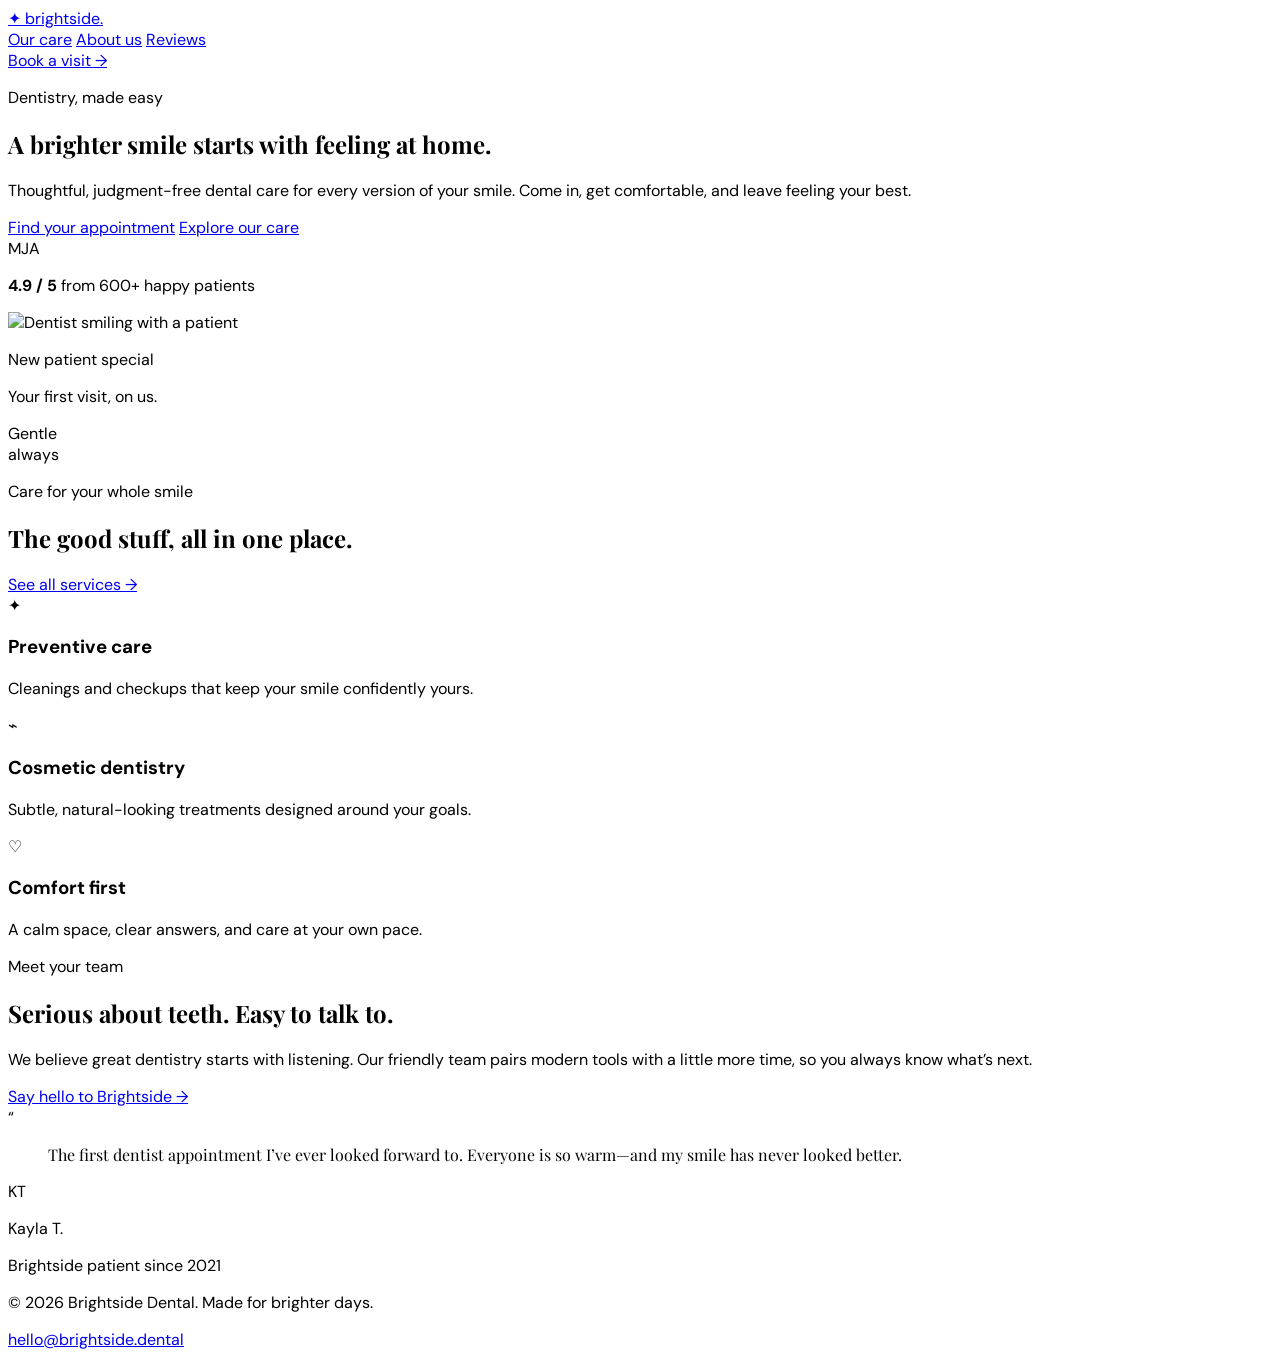
==== index.html @ bcaad7b0 "Create Tailwind dental landing page" ====
<!doctype html>
<html lang="en">
  <head>
    <meta charset="UTF-8" />
    <meta name="viewport" content="width=device-width, initial-scale=1.0" />
    <meta
      name="description"
      content="A welcoming modern dental practice website."
    />
    <title>Brightside Dental</title>
    <script src="https://cdn.tailwindcss.com"></script>
    <script>
      tailwind.config = {
        theme: {
          extend: {
            colors: { ink: '#183B4E', mint: '#DDF5EC', coral: '#FF8068' },
            boxShadow: { soft: '0 24px 60px rgba(24, 59, 78, .12)' },
          },
        },
      };
    </script>
    <link rel="preconnect" href="https://fonts.googleapis.com" />
    <link rel="preconnect" href="https://fonts.gstatic.com" crossorigin />
    <link href="https://fonts.googleapis.com/css2?family=DM+Sans:wght@400;500;600;700&family=Playfair+Display:wght@600;700&display=swap" rel="stylesheet" />
    <style>
      body { font-family: 'DM Sans', sans-serif; }
      .display { font-family: 'Playfair Display', serif; }
    </style>
  </head>
  <body class="bg-[#fbfcfa] text-ink antialiased">
    <header class="mx-auto flex max-w-7xl items-center justify-between px-6 py-6 lg:px-8">
      <a href="#" class="flex items-center gap-3 font-bold tracking-tight">
        <span class="grid h-10 w-10 place-items-center rounded-full bg-ink text-xl text-white">✦</span>
        <span>brightside<span class="text-coral">.</span></span>
      </a>
      <nav class="hidden items-center gap-8 text-sm font-medium md:flex" aria-label="Main navigation">
        <a class="transition hover:text-coral" href="#care">Our care</a>
        <a class="transition hover:text-coral" href="#about">About us</a>
        <a class="transition hover:text-coral" href="#reviews">Reviews</a>
      </nav>
      <a href="#book" class="rounded-full bg-ink px-5 py-3 text-sm font-semibold text-white transition hover:bg-[#28546a]">Book a visit <span aria-hidden="true">→</span></a>
    </header>

    <main>
      <section class="mx-auto grid max-w-7xl gap-12 overflow-hidden px-6 pb-20 pt-10 lg:grid-cols-[1.05fr_.95fr] lg:items-center lg:px-8 lg:pb-28 lg:pt-16">
        <div class="relative z-10">
          <p class="mb-6 flex items-center gap-2 text-sm font-semibold uppercase tracking-[.18em] text-coral"><span class="h-px w-8 bg-coral"></span> Dentistry, made easy</p>
          <h1 class="display max-w-2xl text-5xl leading-[1.02] tracking-tight sm:text-6xl lg:text-7xl">A brighter smile starts with feeling at home.</h1>
          <p class="mt-7 max-w-lg text-lg leading-8 text-ink/70">Thoughtful, judgment-free dental care for every version of your smile. Come in, get comfortable, and leave feeling your best.</p>
          <div class="mt-9 flex flex-wrap gap-4" id="book">
            <a href="mailto:hello@brightside.dental" class="rounded-full bg-coral px-6 py-4 font-semibold text-white transition hover:-translate-y-0.5 hover:bg-[#e86d57]">Find your appointment</a>
            <a href="#care" class="rounded-full border border-ink/15 px-6 py-4 font-semibold transition hover:border-ink">Explore our care</a>
          </div>
          <div class="mt-12 flex items-center gap-4">
            <div class="flex -space-x-3" aria-hidden="true">
              <span class="grid h-10 w-10 place-items-center rounded-full border-2 border-white bg-[#f5c4a7] text-xs">M</span><span class="grid h-10 w-10 place-items-center rounded-full border-2 border-white bg-[#aedfd1] text-xs">J</span><span class="grid h-10 w-10 place-items-center rounded-full border-2 border-white bg-[#c8c7ee] text-xs">A</span>
            </div>
            <p class="text-sm text-ink/65"><strong class="text-ink">4.9 / 5</strong> from 600+ happy patients</p>
          </div>
        </div>
        <div class="relative mx-auto w-full max-w-md lg:max-w-none">
          <div class="absolute -inset-6 rounded-[3rem] bg-mint -rotate-6"></div>
          <div class="relative aspect-[4/5] overflow-hidden rounded-[2.5rem] bg-[#b5dfd1] shadow-soft">
            <img class="h-full w-full object-cover" src="https://images.unsplash.com/photo-1606811971618-4486d14f3f99?auto=format&fit=crop&w=1000&q=85" alt="Dentist smiling with a patient" />
          </div>
          <div class="absolute -bottom-5 -left-5 rounded-2xl bg-white p-4 shadow-soft sm:-left-8">
            <p class="text-xs font-semibold uppercase tracking-wider text-coral">New patient special</p>
            <p class="mt-1 text-sm font-bold">Your first visit, on us.</p>
          </div>
          <div class="absolute -right-4 top-10 grid h-20 w-20 place-items-center rounded-full bg-coral text-center text-xs font-bold leading-tight text-white sm:-right-7">Gentle<br />always</div>
        </div>
      </section>

      <section id="care" class="bg-ink px-6 py-20 text-white lg:px-8">
        <div class="mx-auto max-w-7xl">
          <div class="flex flex-col justify-between gap-6 md:flex-row md:items-end">
            <div><p class="text-sm font-semibold uppercase tracking-[.18em] text-[#a8dacb]">Care for your whole smile</p><h2 class="display mt-3 text-4xl sm:text-5xl">The good stuff, all in one place.</h2></div>
            <a href="mailto:hello@brightside.dental" class="font-semibold text-[#a8dacb] hover:text-white">See all services →</a>
          </div>
          <div class="mt-12 grid gap-px overflow-hidden rounded-3xl bg-white/15 md:grid-cols-3">
            <article class="bg-ink p-8"><span class="text-3xl">✦</span><h3 class="mt-9 text-xl font-bold">Preventive care</h3><p class="mt-3 leading-7 text-white/65">Cleanings and checkups that keep your smile confidently yours.</p></article>
            <article class="bg-ink p-8"><span class="text-3xl">⌁</span><h3 class="mt-9 text-xl font-bold">Cosmetic dentistry</h3><p class="mt-3 leading-7 text-white/65">Subtle, natural-looking treatments designed around your goals.</p></article>
            <article class="bg-ink p-8"><span class="text-3xl">♡</span><h3 class="mt-9 text-xl font-bold">Comfort first</h3><p class="mt-3 leading-7 text-white/65">A calm space, clear answers, and care at your own pace.</p></article>
          </div>
        </div>
      </section>

      <section id="about" class="mx-auto grid max-w-7xl gap-12 px-6 py-24 lg:grid-cols-2 lg:items-center lg:px-8">
        <div class="rounded-[2rem] bg-[#f8e2bc] p-10 sm:p-14"><p class="text-sm font-semibold uppercase tracking-[.18em] text-coral">Meet your team</p><h2 class="display mt-4 text-4xl leading-tight">Serious about teeth. Easy to talk to.</h2><p class="mt-6 max-w-md leading-8 text-ink/70">We believe great dentistry starts with listening. Our friendly team pairs modern tools with a little more time, so you always know what’s next.</p><a href="mailto:hello@brightside.dental" class="mt-8 inline-block font-bold underline decoration-coral decoration-2 underline-offset-4">Say hello to Brightside →</a></div>
        <div id="reviews" class="p-4 sm:p-10"><div class="text-5xl text-coral">“</div><blockquote class="display mt-2 text-3xl leading-snug sm:text-4xl">The first dentist appointment I’ve ever looked forward to. Everyone is so warm—and my smile has never looked better.</blockquote><div class="mt-8 flex items-center gap-3"><span class="grid h-11 w-11 place-items-center rounded-full bg-mint font-bold">KT</span><div><p class="font-bold">Kayla T.</p><p class="text-sm text-ink/60">Brightside patient since 2021</p></div></div></div>
      </section>
    </main>
    <footer class="border-t border-ink/10 px-6 py-8 lg:px-8"><div class="mx-auto flex max-w-7xl flex-col justify-between gap-3 text-sm text-ink/60 sm:flex-row"><p>© 2026 Brightside Dental. Made for brighter days.</p><a class="font-semibold text-ink hover:text-coral" href="mailto:hello@brightside.dental">hello@brightside.dental</a></div></footer>
  </body>
</html>
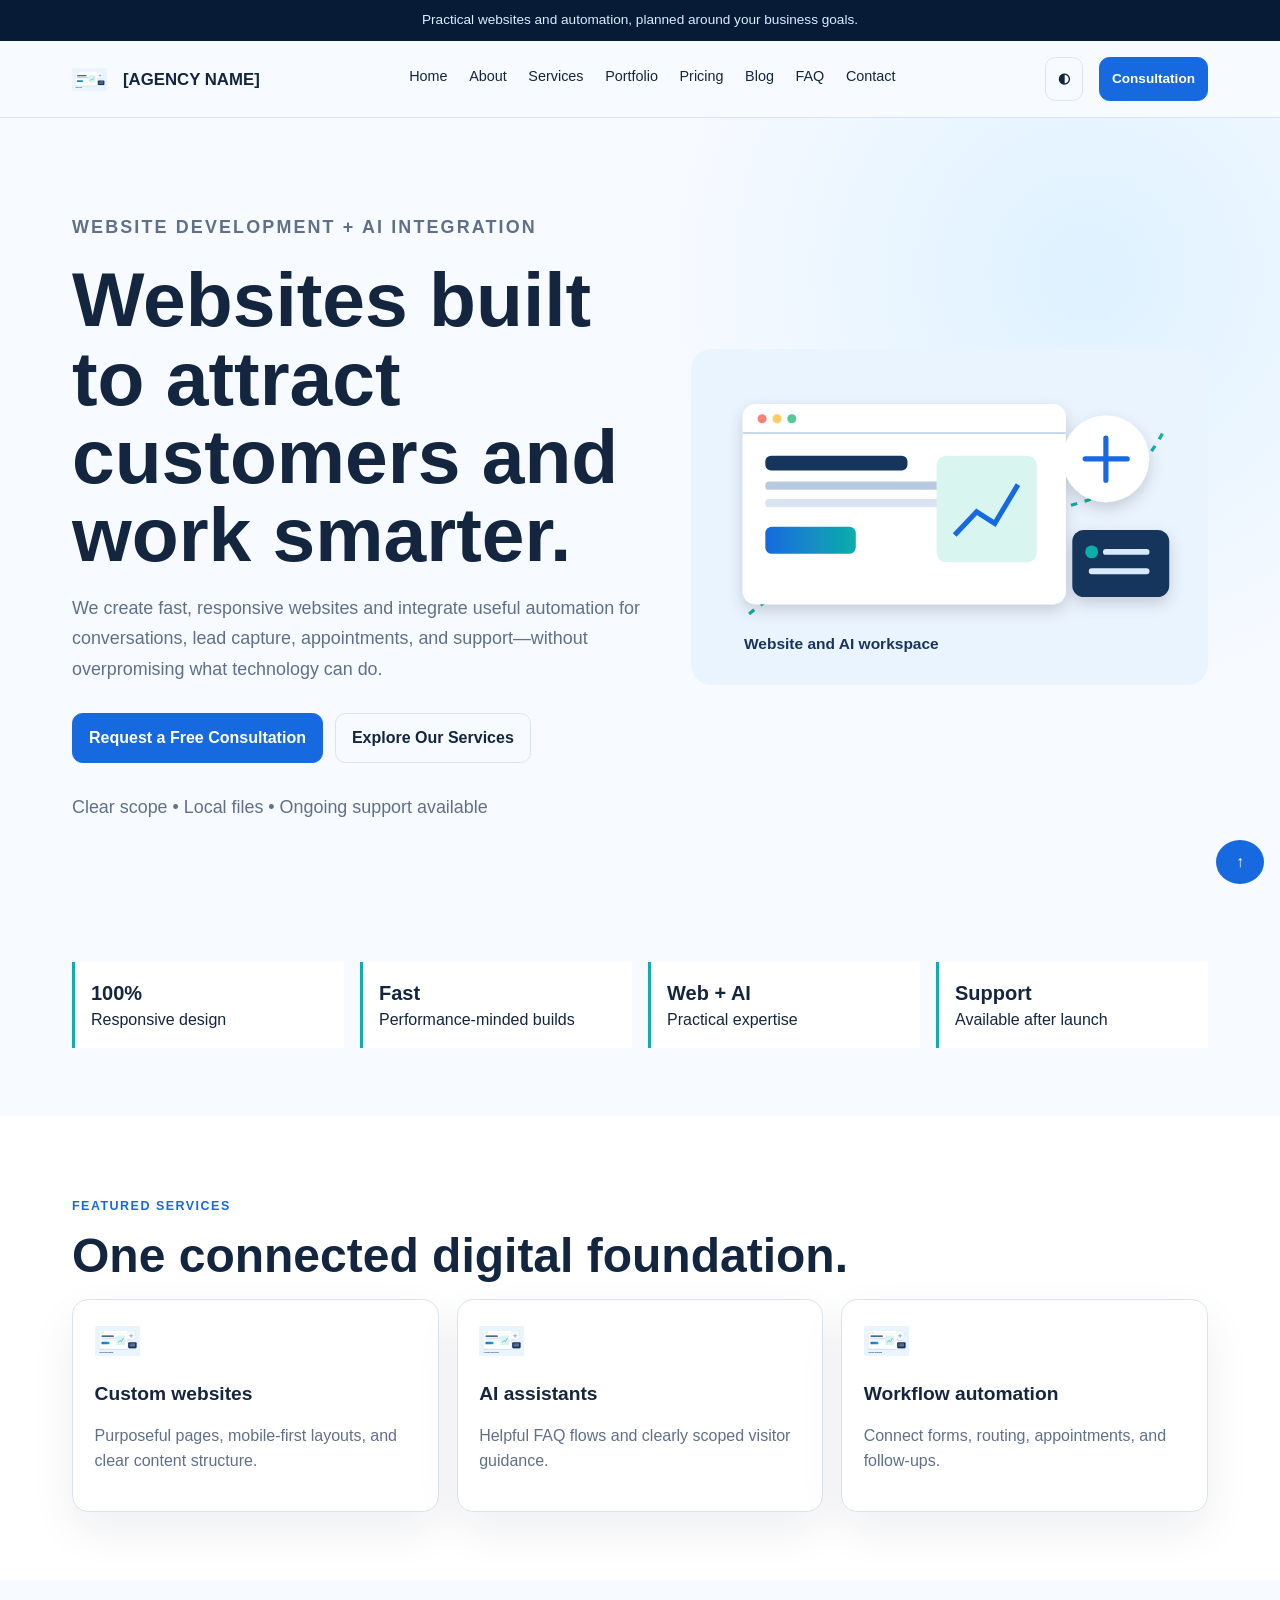
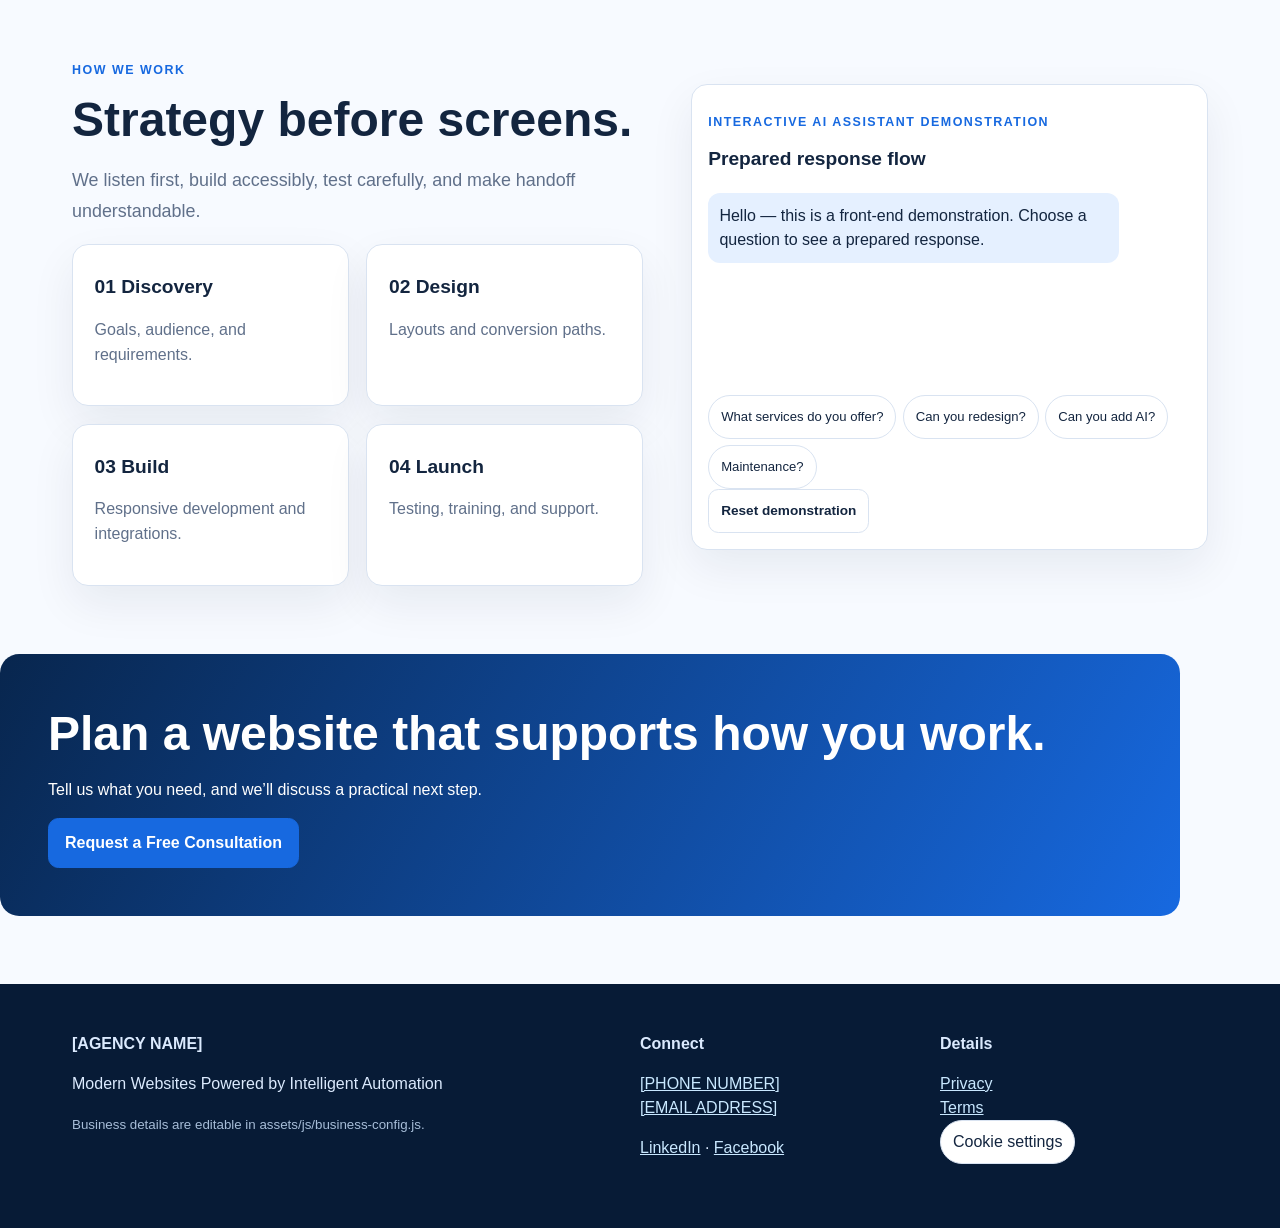
==== commit 53df8fec: "Exclude delivery ZIP from pull request" ====
--- a/index.html
+++ b/index.html
@@ -1,95 +1,3 @@
-<!doctype html>
-<html lang="en">
-  <head>
-    <meta charset="UTF-8" />
-    <meta name="viewport" content="width=device-width, initial-scale=1.0" />
-    <meta
-      name="description"
-      content="A welcoming modern dental practice website."
-    />
-    <title>Brightside Dental</title>
-    <script src="https://cdn.tailwindcss.com"></script>
-    <script>
-      tailwind.config = {
-        theme: {
-          extend: {
-            colors: { ink: '#183B4E', mint: '#DDF5EC', coral: '#FF8068' },
-            boxShadow: { soft: '0 24px 60px rgba(24, 59, 78, .12)' },
-          },
-        },
-      };
-    </script>
-    <link rel="preconnect" href="https://fonts.googleapis.com" />
-    <link rel="preconnect" href="https://fonts.gstatic.com" crossorigin />
-    <link href="https://fonts.googleapis.com/css2?family=DM+Sans:wght@400;500;600;700&family=Playfair+Display:wght@600;700&display=swap" rel="stylesheet" />
-    <style>
-      body { font-family: 'DM Sans', sans-serif; }
-      .display { font-family: 'Playfair Display', serif; }
-    </style>
-  </head>
-  <body class="bg-[#fbfcfa] text-ink antialiased">
-    <header class="mx-auto flex max-w-7xl items-center justify-between px-6 py-6 lg:px-8">
-      <a href="#" class="flex items-center gap-3 font-bold tracking-tight">
-        <span class="grid h-10 w-10 place-items-center rounded-full bg-ink text-xl text-white">✦</span>
-        <span>brightside<span class="text-coral">.</span></span>
-      </a>
-      <nav class="hidden items-center gap-8 text-sm font-medium md:flex" aria-label="Main navigation">
-        <a class="transition hover:text-coral" href="#care">Our care</a>
-        <a class="transition hover:text-coral" href="#about">About us</a>
-        <a class="transition hover:text-coral" href="#reviews">Reviews</a>
-      </nav>
-      <a href="#book" class="rounded-full bg-ink px-5 py-3 text-sm font-semibold text-white transition hover:bg-[#28546a]">Book a visit <span aria-hidden="true">→</span></a>
-    </header>
-
-    <main>
-      <section class="mx-auto grid max-w-7xl gap-12 overflow-hidden px-6 pb-20 pt-10 lg:grid-cols-[1.05fr_.95fr] lg:items-center lg:px-8 lg:pb-28 lg:pt-16">
-        <div class="relative z-10">
-          <p class="mb-6 flex items-center gap-2 text-sm font-semibold uppercase tracking-[.18em] text-coral"><span class="h-px w-8 bg-coral"></span> Dentistry, made easy</p>
-          <h1 class="display max-w-2xl text-5xl leading-[1.02] tracking-tight sm:text-6xl lg:text-7xl">A brighter smile starts with feeling at home.</h1>
-          <p class="mt-7 max-w-lg text-lg leading-8 text-ink/70">Thoughtful, judgment-free dental care for every version of your smile. Come in, get comfortable, and leave feeling your best.</p>
-          <div class="mt-9 flex flex-wrap gap-4" id="book">
-            <a href="mailto:hello@brightside.dental" class="rounded-full bg-coral px-6 py-4 font-semibold text-white transition hover:-translate-y-0.5 hover:bg-[#e86d57]">Find your appointment</a>
-            <a href="#care" class="rounded-full border border-ink/15 px-6 py-4 font-semibold transition hover:border-ink">Explore our care</a>
-          </div>
-          <div class="mt-12 flex items-center gap-4">
-            <div class="flex -space-x-3" aria-hidden="true">
-              <span class="grid h-10 w-10 place-items-center rounded-full border-2 border-white bg-[#f5c4a7] text-xs">M</span><span class="grid h-10 w-10 place-items-center rounded-full border-2 border-white bg-[#aedfd1] text-xs">J</span><span class="grid h-10 w-10 place-items-center rounded-full border-2 border-white bg-[#c8c7ee] text-xs">A</span>
-            </div>
-            <p class="text-sm text-ink/65"><strong class="text-ink">4.9 / 5</strong> from 600+ happy patients</p>
-          </div>
-        </div>
-        <div class="relative mx-auto w-full max-w-md lg:max-w-none">
-          <div class="absolute -inset-6 rounded-[3rem] bg-mint -rotate-6"></div>
-          <div class="relative aspect-[4/5] overflow-hidden rounded-[2.5rem] bg-[#b5dfd1] shadow-soft">
-            <img class="h-full w-full object-cover" src="https://images.unsplash.com/photo-1606811971618-4486d14f3f99?auto=format&fit=crop&w=1000&q=85" alt="Dentist smiling with a patient" />
-          </div>
-          <div class="absolute -bottom-5 -left-5 rounded-2xl bg-white p-4 shadow-soft sm:-left-8">
-            <p class="text-xs font-semibold uppercase tracking-wider text-coral">New patient special</p>
-            <p class="mt-1 text-sm font-bold">Your first visit, on us.</p>
-          </div>
-          <div class="absolute -right-4 top-10 grid h-20 w-20 place-items-center rounded-full bg-coral text-center text-xs font-bold leading-tight text-white sm:-right-7">Gentle<br />always</div>
-        </div>
-      </section>
-
-      <section id="care" class="bg-ink px-6 py-20 text-white lg:px-8">
-        <div class="mx-auto max-w-7xl">
-          <div class="flex flex-col justify-between gap-6 md:flex-row md:items-end">
-            <div><p class="text-sm font-semibold uppercase tracking-[.18em] text-[#a8dacb]">Care for your whole smile</p><h2 class="display mt-3 text-4xl sm:text-5xl">The good stuff, all in one place.</h2></div>
-            <a href="mailto:hello@brightside.dental" class="font-semibold text-[#a8dacb] hover:text-white">See all services →</a>
-          </div>
-          <div class="mt-12 grid gap-px overflow-hidden rounded-3xl bg-white/15 md:grid-cols-3">
-            <article class="bg-ink p-8"><span class="text-3xl">✦</span><h3 class="mt-9 text-xl font-bold">Preventive care</h3><p class="mt-3 leading-7 text-white/65">Cleanings and checkups that keep your smile confidently yours.</p></article>
-            <article class="bg-ink p-8"><span class="text-3xl">⌁</span><h3 class="mt-9 text-xl font-bold">Cosmetic dentistry</h3><p class="mt-3 leading-7 text-white/65">Subtle, natural-looking treatments designed around your goals.</p></article>
-            <article class="bg-ink p-8"><span class="text-3xl">♡</span><h3 class="mt-9 text-xl font-bold">Comfort first</h3><p class="mt-3 leading-7 text-white/65">A calm space, clear answers, and care at your own pace.</p></article>
-          </div>
-        </div>
-      </section>
-
-      <section id="about" class="mx-auto grid max-w-7xl gap-12 px-6 py-24 lg:grid-cols-2 lg:items-center lg:px-8">
-        <div class="rounded-[2rem] bg-[#f8e2bc] p-10 sm:p-14"><p class="text-sm font-semibold uppercase tracking-[.18em] text-coral">Meet your team</p><h2 class="display mt-4 text-4xl leading-tight">Serious about teeth. Easy to talk to.</h2><p class="mt-6 max-w-md leading-8 text-ink/70">We believe great dentistry starts with listening. Our friendly team pairs modern tools with a little more time, so you always know what’s next.</p><a href="mailto:hello@brightside.dental" class="mt-8 inline-block font-bold underline decoration-coral decoration-2 underline-offset-4">Say hello to Brightside →</a></div>
-        <div id="reviews" class="p-4 sm:p-10"><div class="text-5xl text-coral">“</div><blockquote class="display mt-2 text-3xl leading-snug sm:text-4xl">The first dentist appointment I’ve ever looked forward to. Everyone is so warm—and my smile has never looked better.</blockquote><div class="mt-8 flex items-center gap-3"><span class="grid h-11 w-11 place-items-center rounded-full bg-mint font-bold">KT</span><div><p class="font-bold">Kayla T.</p><p class="text-sm text-ink/60">Brightside patient since 2021</p></div></div></div>
-      </section>
-    </main>
-    <footer class="border-t border-ink/10 px-6 py-8 lg:px-8"><div class="mx-auto flex max-w-7xl flex-col justify-between gap-3 text-sm text-ink/60 sm:flex-row"><p>© 2026 Brightside Dental. Made for brighter days.</p><a class="font-semibold text-ink hover:text-coral" href="mailto:hello@brightside.dental">hello@brightside.dental</a></div></footer>
-  </body>
-</html>
+<!doctype html><html lang="en"><head><meta charset="utf-8"><meta name="viewport" content="width=device-width,initial-scale=1"><meta name="description" content="Website development and practical AI integration for modern businesses."><meta name="theme-color" content="#071b36"><link rel="canonical" href="https://[YOUR-DOMAIN]/index.html"><meta property="og:title" content="Web Development & AI Integration | [AGENCY NAME]"><meta property="og:description" content="Website development and practical AI integration for modern businesses."><meta property="og:image" content="assets/svg/hero-web-ai.svg"><link rel="icon" href="assets/svg/favicon.svg"><link rel="manifest" href="site.webmanifest"><link rel="stylesheet" href="assets/css/tailwind.css"><link rel="stylesheet" href="assets/css/custom.css"><title>Web Development & AI Integration | [AGENCY NAME]</title></head><body><a class="skip" href="#main">Skip to content</a><div class="announcement">Practical websites and automation, planned around your business goals.</div><header class="header"><div class="shell nav flex items-center justify-between"><a class="brand flex items-center gap-4" href="index.html"><img src="assets/svg/logo.svg" width="35" height="35" alt="[AGENCY NAME] logo"><span data-business="name">[AGENCY NAME]</span></a><nav class="links" aria-label="Primary navigation"><a href="index.html">Home</a><a href="about.html">About</a><a href="services.html">Services</a><a href="portfolio.html">Portfolio</a><a href="pricing.html">Pricing</a><a href="blog.html">Blog</a><a href="faq.html">FAQ</a><a href="contact.html">Contact</a></nav><div class="flex gap-4 items-center"><button class="button small secondary" data-theme aria-label="Toggle color theme">◐</button><a class="button small header-cta" href="contact.html">Consultation</a><button class="menu-btn" data-menu-open aria-expanded="false" aria-controls="mobile-menu">☰</button></div></div><nav id="mobile-menu" class="mobile-menu" aria-label="Mobile navigation"><button class="button secondary" data-menu-close>Close menu</button><a href="index.html">Home</a><a href="about.html">About</a><a href="services.html">Services</a><a href="portfolio.html">Portfolio</a><a href="pricing.html">Pricing</a><a href="blog.html">Blog</a><a href="faq.html">FAQ</a><a href="contact.html">Contact</a><a class="button" href="contact.html">Request a Free Consultation</a></nav></header><main id="main">
+<section class="hero"><div class="shell hero-grid"><div><p class="eyebrow">Website Development + AI Integration</p><h1>Websites built to attract customers and work smarter.</h1><p>We create fast, responsive websites and integrate useful automation for conversations, lead capture, appointments, and support—without overpromising what technology can do.</p><div class="actions"><a class="button" href="contact.html">Request a Free Consultation</a><a class="button secondary" href="services.html">Explore Our Services</a></div><p class="trust">Clear scope • Local files • Ongoing support available</p></div><img src="assets/svg/hero-web-ai.svg" width="800" height="520" alt="Website dashboard connected to AI tools"></div></section><section class="section"><div class="shell"><div class="stats"><div class="stat"><strong>100%</strong>Responsive design</div><div class="stat"><strong>Fast</strong>Performance-minded builds</div><div class="stat"><strong>Web + AI</strong>Practical expertise</div><div class="stat"><strong>Support</strong>Available after launch</div></div></div></section><section class="section alt"><div class="shell"><p class="eyebrow">Featured services</p><h2>One connected digital foundation.</h2><div class="cards"><article class="card"><img class="icon" src="assets/svg/website-development.svg" width="45" height="45" alt=""><h3>Custom websites</h3><p>Purposeful pages, mobile-first layouts, and clear content structure.</p></article><article class="card"><img class="icon" src="assets/svg/ai-chatbot.svg" width="45" height="45" alt=""><h3>AI assistants</h3><p>Helpful FAQ flows and clearly scoped visitor guidance.</p></article><article class="card"><img class="icon" src="assets/svg/workflow-automation.svg" width="45" height="45" alt=""><h3>Workflow automation</h3><p>Connect forms, routing, appointments, and follow-ups.</p></article></div></div></section><section class="section"><div class="shell split"><div><p class="eyebrow">How we work</p><h2>Strategy before screens.</h2><p class="lead">We listen first, build accessibly, test carefully, and make handoff understandable.</p><div class="cards two"><div class="card"><h3>01 Discovery</h3><p>Goals, audience, and requirements.</p></div><div class="card"><h3>02 Design</h3><p>Layouts and conversion paths.</p></div><div class="card"><h3>03 Build</h3><p>Responsive development and integrations.</p></div><div class="card"><h3>04 Launch</h3><p>Testing, training, and support.</p></div></div></div><div class="chat"><p class="eyebrow">Interactive AI Assistant Demonstration</p><h3>Prepared response flow</h3><div class="messages"><p class="bubble">Hello — this is a front-end demonstration. Choose a question to see a prepared response.</p></div><div class="quick"><button class="filter" data-ai-question="services">What services do you offer?</button><button class="filter" data-ai-question="redesign">Can you redesign?</button><button class="filter" data-ai-question="chatbot">Can you add AI?</button><button class="filter" data-ai-question="maintenance">Maintenance?</button></div><button class="button small secondary" data-ai-reset>Reset demonstration</button></div></div></section><section class="shell cta"><h2>Plan a website that supports how you work.</h2><p>Tell us what you need, and we’ll discuss a practical next step.</p><a class="button" href="contact.html">Request a Free Consultation</a></section>
+</main><footer class="footer"><div class="shell footer-grid"><div><strong data-business="name">[AGENCY NAME]</strong><p>Modern Websites Powered by Intelligent Automation</p><small>Business details are editable in assets/js/business-config.js.</small></div><div><strong>Connect</strong><p><a data-business="phone" href="tel:[PHONE NUMBER]">[PHONE NUMBER]</a><br><a data-business="email" href="mailto:[EMAIL ADDRESS]">[EMAIL ADDRESS]</a></p><a href="#" aria-label="LinkedIn placeholder">LinkedIn</a> · <a href="#" aria-label="Facebook placeholder">Facebook</a></div><div><strong>Details</strong><p><a href="privacy.html">Privacy</a><br><a href="terms.html">Terms</a><br><button class="filter" data-cookie-open>Cookie settings</button></p></div></div></footer><button class="back-top" aria-label="Back to top">↑</button><aside class="cookie hidden" aria-label="Cookie preferences"><strong>Cookie preferences</strong><p>This site stores necessary display preferences locally. Optional analytics are not loaded by default.</p><button class="button small" data-cookie="necessary">Save necessary only</button> <button class="button small secondary" data-cookie="analytics">Allow optional analytics</button></aside><script src="assets/js/business-config.js"></script><script src="assets/js/main.js" defer></script></body></html>
--- a/assets/css/custom.css
+++ b/assets/css/custom.css
@@ -0,0 +1,3 @@
+:root{--navy:#071b36;--ink:#13253f;--paper:#f7faff;--surface:#fff;--muted:#60708a;--line:#d9e3f1;--blue:#1769e0;--teal:#0faeaa;--violet:#7658df;--shadow:0 18px 45px #071b3612}html{scroll-behavior:smooth}body{font-family:Arial,Helvetica,sans-serif;background:var(--paper);color:var(--ink)}body.dark{--paper:#071326;--surface:#0d203b;--ink:#eff6ff;--muted:#b7c6dc;--line:#234263;--navy:#04101f;--shadow:0 18px 45px #0008}a{color:inherit}button,a,input,select,textarea{min-height:44px}.skip{position:absolute;left:-999px}.skip:focus{left:1rem;top:1rem;z-index:99;background:#fff;padding:1rem;color:#000}.announcement{background:var(--navy);color:#d9efff;text-align:center;padding:.65rem;font-size:.85rem}.shell{max-width:1180px;margin:auto;padding:0 22px}.header{position:sticky;top:0;z-index:20;background:color-mix(in srgb,var(--paper) 93%,transparent);backdrop-filter:blur(12px);border-bottom:1px solid var(--line)}.nav{height:76px}.brand{font-size:1.05rem;text-decoration:none;font-weight:800;white-space:nowrap}.brand img{width:35px;height:35px}.links{display:flex;gap:.25rem;align-items:center}.links a{padding:.55rem .55rem;text-decoration:none;font-size:.9rem}.links a.active,.links a:hover{color:var(--blue)}.button{display:inline-flex;align-items:center;justify-content:center;gap:.4rem;background:var(--blue);color:#fff;border:1px solid var(--blue);border-radius:.65rem;padding:.75rem 1rem;text-decoration:none;font-weight:700;cursor:pointer}.button.secondary{color:var(--ink);background:transparent;border-color:var(--line)}.button.small{padding:.55rem .75rem;font-size:.85rem}.menu-btn{display:none;background:none;border:0;color:var(--ink);font-size:1.3rem}.mobile-menu{display:none;padding:1rem;border-top:1px solid var(--line)}.mobile-menu a{display:block;padding:.75rem;text-decoration:none}.hero{padding:76px 0 54px;background:radial-gradient(circle at 85% 20%,#b9e5ff66,transparent 34%)}.hero-grid,.split{display:grid;grid-template-columns:1.05fr .95fr;gap:3rem;align-items:center}.eyebrow{color:var(--blue);text-transform:uppercase;letter-spacing:.12em;font-size:.78rem;font-weight:800}.hero h1{font-size:clamp(2.55rem,6vw,4.8rem);line-height:1.02;margin:.7rem 0 1.2rem}.hero p,.lead{font-size:1.12rem;line-height:1.7;color:var(--muted);max-width:650px}.actions{display:flex;gap:.75rem;flex-wrap:wrap;margin:1.8rem 0}.trust{color:var(--muted);font-size:.9rem}.section{padding:68px 0}.section.alt{background:var(--surface)}h2{font-size:clamp(1.9rem,4vw,3rem);margin:.3rem 0 1rem;line-height:1.15}h3{margin:.4rem 0 .7rem;font-size:1.2rem}.section-head{max-width:700px;margin-bottom:2rem}.cards{display:grid;grid-template-columns:repeat(3,1fr);gap:1.1rem}.cards.two{grid-template-columns:repeat(2,1fr)}.card{background:var(--surface);border:1px solid var(--line);border-radius:1rem;padding:1.35rem;box-shadow:var(--shadow)}.card p,.card li{color:var(--muted);line-height:1.55}.card img{width:100%;height:auto;margin:-.2rem 0 1rem}.icon{width:45px!important;height:45px!important;object-fit:contain}.stats{display:grid;grid-template-columns:repeat(4,1fr);gap:1rem}.stat{padding:1rem;border-left:3px solid var(--teal);background:var(--surface)}.stat strong{display:block;font-size:1.25rem}.step{counter-increment:steps}.step:before{content:"0" counter(steps);color:var(--blue);font-weight:800}.cta{background:linear-gradient(120deg,#08264e,#1769e0);color:#fff;border-radius:1.2rem;padding:3rem;margin:0 0 68px}.footer{background:var(--navy);color:#dbeafe;padding:48px 0}.footer a{color:#c9e8ff}.footer-grid{display:grid;grid-template-columns:2fr 1fr 1fr;gap:2rem}.footer small{color:#a7bdd8}.filters{display:flex;gap:.5rem;flex-wrap:wrap;margin:1rem 0 1.5rem}.filter{padding:.5rem .75rem;border:1px solid var(--line);background:var(--surface);color:var(--ink);border-radius:99px;cursor:pointer}.filter[aria-pressed=true]{background:var(--blue);color:#fff}.modal{position:fixed;inset:0;background:#00152bbb;z-index:100;display:grid;place-items:center;padding:1rem}.modal-box{max-width:600px;width:100%;max-height:85vh;overflow:auto;background:var(--surface);border-radius:1rem;padding:2rem}.chat{background:var(--surface);border:1px solid var(--line);border-radius:1rem;padding:1rem;box-shadow:var(--shadow)}.messages{height:210px;overflow:auto}.bubble{padding:.7rem;border-radius:.75rem;margin:.5rem 0;max-width:85%;background:#e5f0ff;color:#13253f}.bubble.user{margin-left:auto;background:#d1faef}.quick{display:flex;gap:.4rem;flex-wrap:wrap}.quick button{font-size:.82rem}.form-grid{display:grid;grid-template-columns:repeat(2,1fr);gap:1rem}.field{display:grid;gap:.35rem}.field.full{grid-column:1/-1}input,select,textarea{padding:.7rem;border:1px solid var(--line);border-radius:.5rem;background:var(--surface);color:var(--ink)}textarea{min-height:120px}.notice{padding:1rem;border-radius:.5rem;background:#d9f8ea;color:#075a3b}.notice.error{background:#ffe4e6;color:#9f1239}.accordion{border-bottom:1px solid var(--line)}.accordion button{width:100%;text-align:left;background:none;border:0;color:var(--ink);font-weight:700;padding:1rem 0;display:flex;justify-content:space-between}.answer{padding:0 0 1rem;color:var(--muted)}.back-top{position:fixed;right:1rem;bottom:1rem;z-index:10;border-radius:50%;width:48px;border:0;background:var(--blue);color:#fff}.cookie{position:fixed;bottom:1rem;left:1rem;right:1rem;z-index:50;max-width:560px;padding:1rem;background:var(--surface);border:1px solid var(--line);border-radius:1rem;box-shadow:var(--shadow)}
+@media(max-width:900px){.links,.header-cta{display:none}.menu-btn{display:block}.mobile-menu.open{display:block}.hero-grid,.split{grid-template-columns:1fr}.cards{grid-template-columns:repeat(2,1fr)}.stats{grid-template-columns:repeat(2,1fr)}}@media(max-width:560px){.cards,.cards.two,.form-grid,.footer-grid{grid-template-columns:1fr}.hero{padding-top:45px}.shell{padding:0 16px}.section{padding:48px 0}.cta{padding:2rem 1.25rem}.hero h1{font-size:2.45rem}}
+@media(prefers-reduced-motion:reduce){*{scroll-behavior:auto!important;transition:none!important}}
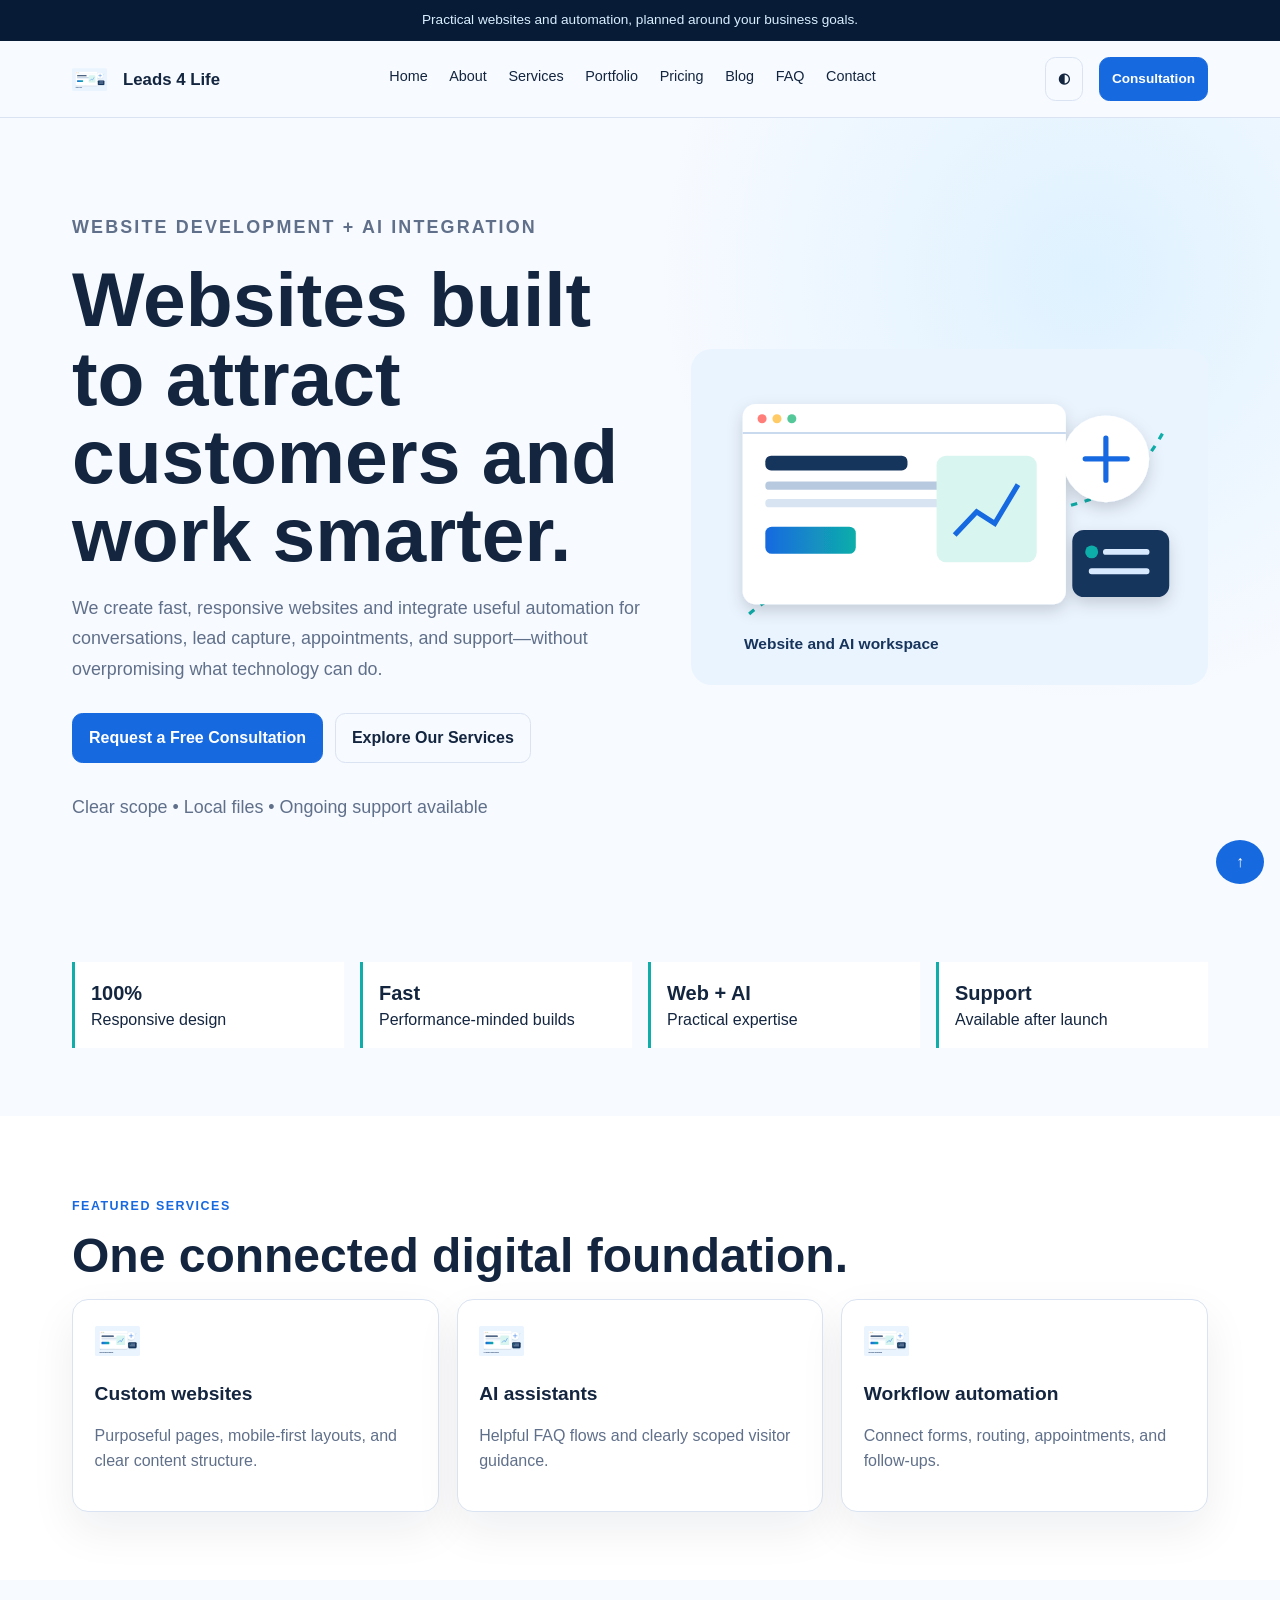
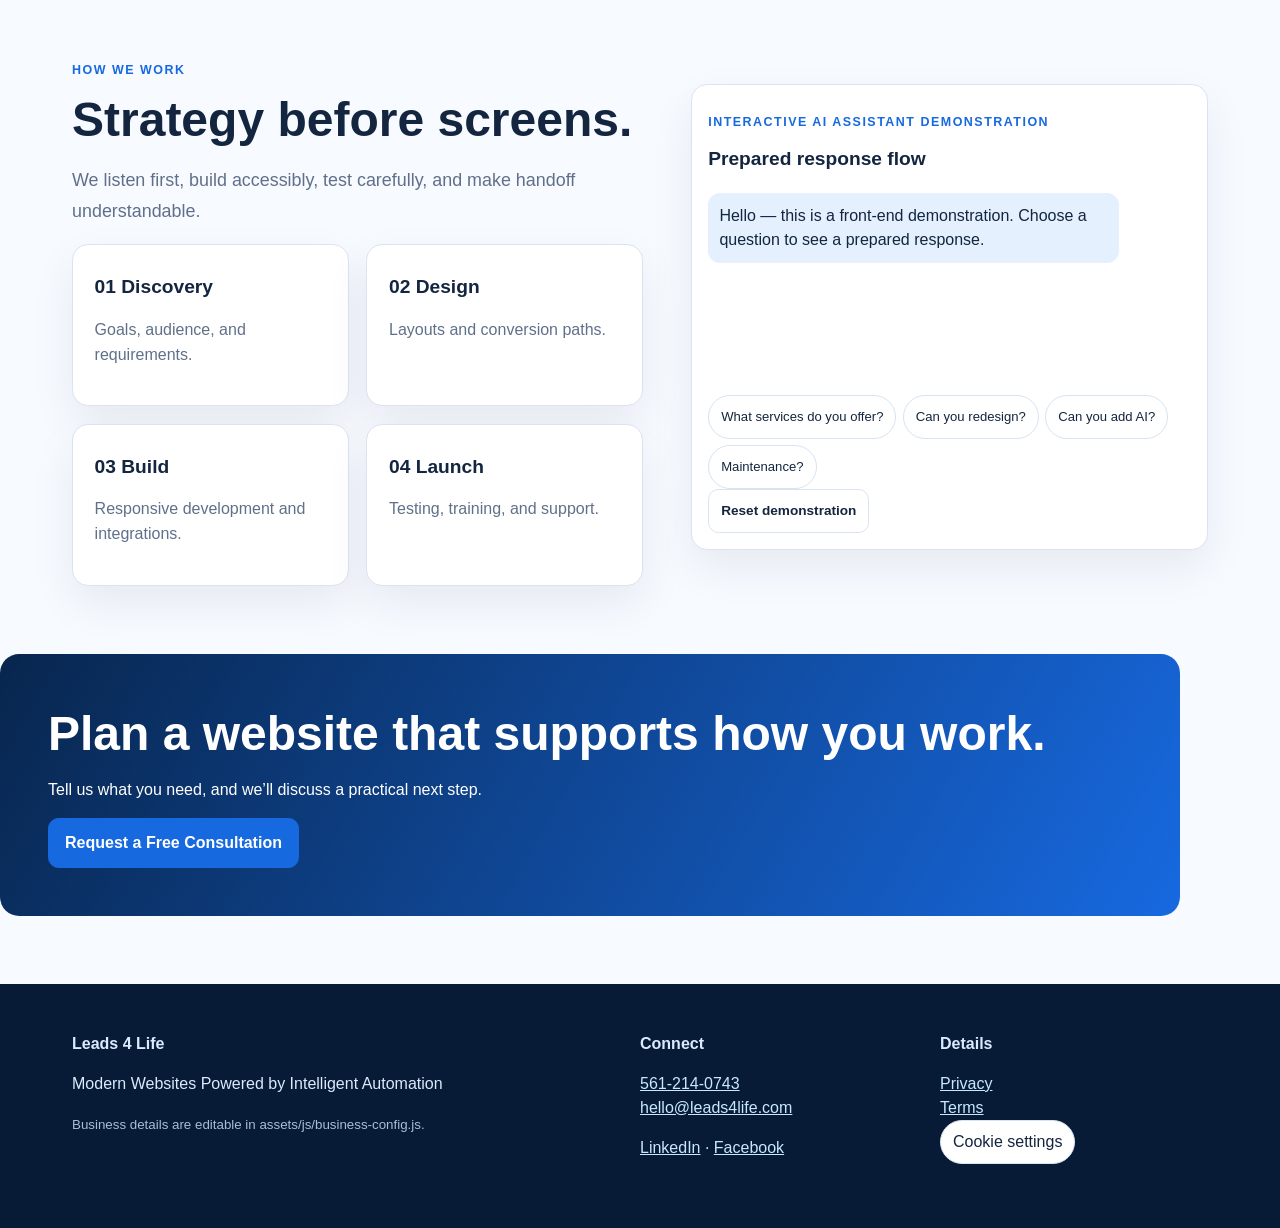
==== commit 3bdae072: "Customize website for Leads 4 Life" ====
--- a/index.html
+++ b/index.html
@@ -1,3 +1,3 @@
-<!doctype html><html lang="en"><head><meta charset="utf-8"><meta name="viewport" content="width=device-width,initial-scale=1"><meta name="description" content="Website development and practical AI integration for modern businesses."><meta name="theme-color" content="#071b36"><link rel="canonical" href="https://[YOUR-DOMAIN]/index.html"><meta property="og:title" content="Web Development & AI Integration | [AGENCY NAME]"><meta property="og:description" content="Website development and practical AI integration for modern businesses."><meta property="og:image" content="assets/svg/hero-web-ai.svg"><link rel="icon" href="assets/svg/favicon.svg"><link rel="manifest" href="site.webmanifest"><link rel="stylesheet" href="assets/css/tailwind.css"><link rel="stylesheet" href="assets/css/custom.css"><title>Web Development & AI Integration | [AGENCY NAME]</title></head><body><a class="skip" href="#main">Skip to content</a><div class="announcement">Practical websites and automation, planned around your business goals.</div><header class="header"><div class="shell nav flex items-center justify-between"><a class="brand flex items-center gap-4" href="index.html"><img src="assets/svg/logo.svg" width="35" height="35" alt="[AGENCY NAME] logo"><span data-business="name">[AGENCY NAME]</span></a><nav class="links" aria-label="Primary navigation"><a href="index.html">Home</a><a href="about.html">About</a><a href="services.html">Services</a><a href="portfolio.html">Portfolio</a><a href="pricing.html">Pricing</a><a href="blog.html">Blog</a><a href="faq.html">FAQ</a><a href="contact.html">Contact</a></nav><div class="flex gap-4 items-center"><button class="button small secondary" data-theme aria-label="Toggle color theme">◐</button><a class="button small header-cta" href="contact.html">Consultation</a><button class="menu-btn" data-menu-open aria-expanded="false" aria-controls="mobile-menu">☰</button></div></div><nav id="mobile-menu" class="mobile-menu" aria-label="Mobile navigation"><button class="button secondary" data-menu-close>Close menu</button><a href="index.html">Home</a><a href="about.html">About</a><a href="services.html">Services</a><a href="portfolio.html">Portfolio</a><a href="pricing.html">Pricing</a><a href="blog.html">Blog</a><a href="faq.html">FAQ</a><a href="contact.html">Contact</a><a class="button" href="contact.html">Request a Free Consultation</a></nav></header><main id="main">
+<!doctype html><html lang="en"><head><meta charset="utf-8"><meta name="viewport" content="width=device-width,initial-scale=1"><meta name="description" content="Website development and practical AI integration for modern businesses."><meta name="theme-color" content="#071b36"><link rel="canonical" href="https://www.leads4life.com/index.html"><meta property="og:title" content="Web Development & AI Integration | Leads 4 Life"><meta property="og:description" content="Website development and practical AI integration for modern businesses."><meta property="og:image" content="assets/svg/hero-web-ai.svg"><link rel="icon" href="assets/svg/favicon.svg"><link rel="manifest" href="site.webmanifest"><link rel="stylesheet" href="assets/css/tailwind.css"><link rel="stylesheet" href="assets/css/custom.css"><title>Web Development & AI Integration | Leads 4 Life</title></head><body><a class="skip" href="#main">Skip to content</a><div class="announcement">Practical websites and automation, planned around your business goals.</div><header class="header"><div class="shell nav flex items-center justify-between"><a class="brand flex items-center gap-4" href="index.html"><img src="assets/svg/logo.svg" width="35" height="35" alt="Leads 4 Life logo"><span data-business="name">Leads 4 Life</span></a><nav class="links" aria-label="Primary navigation"><a href="index.html">Home</a><a href="about.html">About</a><a href="services.html">Services</a><a href="portfolio.html">Portfolio</a><a href="pricing.html">Pricing</a><a href="blog.html">Blog</a><a href="faq.html">FAQ</a><a href="contact.html">Contact</a></nav><div class="flex gap-4 items-center"><button class="button small secondary" data-theme aria-label="Toggle color theme">◐</button><a class="button small header-cta" href="contact.html">Consultation</a><button class="menu-btn" data-menu-open aria-expanded="false" aria-controls="mobile-menu">☰</button></div></div><nav id="mobile-menu" class="mobile-menu" aria-label="Mobile navigation"><button class="button secondary" data-menu-close>Close menu</button><a href="index.html">Home</a><a href="about.html">About</a><a href="services.html">Services</a><a href="portfolio.html">Portfolio</a><a href="pricing.html">Pricing</a><a href="blog.html">Blog</a><a href="faq.html">FAQ</a><a href="contact.html">Contact</a><a class="button" href="contact.html">Request a Free Consultation</a></nav></header><main id="main">
 <section class="hero"><div class="shell hero-grid"><div><p class="eyebrow">Website Development + AI Integration</p><h1>Websites built to attract customers and work smarter.</h1><p>We create fast, responsive websites and integrate useful automation for conversations, lead capture, appointments, and support—without overpromising what technology can do.</p><div class="actions"><a class="button" href="contact.html">Request a Free Consultation</a><a class="button secondary" href="services.html">Explore Our Services</a></div><p class="trust">Clear scope • Local files • Ongoing support available</p></div><img src="assets/svg/hero-web-ai.svg" width="800" height="520" alt="Website dashboard connected to AI tools"></div></section><section class="section"><div class="shell"><div class="stats"><div class="stat"><strong>100%</strong>Responsive design</div><div class="stat"><strong>Fast</strong>Performance-minded builds</div><div class="stat"><strong>Web + AI</strong>Practical expertise</div><div class="stat"><strong>Support</strong>Available after launch</div></div></div></section><section class="section alt"><div class="shell"><p class="eyebrow">Featured services</p><h2>One connected digital foundation.</h2><div class="cards"><article class="card"><img class="icon" src="assets/svg/website-development.svg" width="45" height="45" alt=""><h3>Custom websites</h3><p>Purposeful pages, mobile-first layouts, and clear content structure.</p></article><article class="card"><img class="icon" src="assets/svg/ai-chatbot.svg" width="45" height="45" alt=""><h3>AI assistants</h3><p>Helpful FAQ flows and clearly scoped visitor guidance.</p></article><article class="card"><img class="icon" src="assets/svg/workflow-automation.svg" width="45" height="45" alt=""><h3>Workflow automation</h3><p>Connect forms, routing, appointments, and follow-ups.</p></article></div></div></section><section class="section"><div class="shell split"><div><p class="eyebrow">How we work</p><h2>Strategy before screens.</h2><p class="lead">We listen first, build accessibly, test carefully, and make handoff understandable.</p><div class="cards two"><div class="card"><h3>01 Discovery</h3><p>Goals, audience, and requirements.</p></div><div class="card"><h3>02 Design</h3><p>Layouts and conversion paths.</p></div><div class="card"><h3>03 Build</h3><p>Responsive development and integrations.</p></div><div class="card"><h3>04 Launch</h3><p>Testing, training, and support.</p></div></div></div><div class="chat"><p class="eyebrow">Interactive AI Assistant Demonstration</p><h3>Prepared response flow</h3><div class="messages"><p class="bubble">Hello — this is a front-end demonstration. Choose a question to see a prepared response.</p></div><div class="quick"><button class="filter" data-ai-question="services">What services do you offer?</button><button class="filter" data-ai-question="redesign">Can you redesign?</button><button class="filter" data-ai-question="chatbot">Can you add AI?</button><button class="filter" data-ai-question="maintenance">Maintenance?</button></div><button class="button small secondary" data-ai-reset>Reset demonstration</button></div></div></section><section class="shell cta"><h2>Plan a website that supports how you work.</h2><p>Tell us what you need, and we’ll discuss a practical next step.</p><a class="button" href="contact.html">Request a Free Consultation</a></section>
-</main><footer class="footer"><div class="shell footer-grid"><div><strong data-business="name">[AGENCY NAME]</strong><p>Modern Websites Powered by Intelligent Automation</p><small>Business details are editable in assets/js/business-config.js.</small></div><div><strong>Connect</strong><p><a data-business="phone" href="tel:[PHONE NUMBER]">[PHONE NUMBER]</a><br><a data-business="email" href="mailto:[EMAIL ADDRESS]">[EMAIL ADDRESS]</a></p><a href="#" aria-label="LinkedIn placeholder">LinkedIn</a> · <a href="#" aria-label="Facebook placeholder">Facebook</a></div><div><strong>Details</strong><p><a href="privacy.html">Privacy</a><br><a href="terms.html">Terms</a><br><button class="filter" data-cookie-open>Cookie settings</button></p></div></div></footer><button class="back-top" aria-label="Back to top">↑</button><aside class="cookie hidden" aria-label="Cookie preferences"><strong>Cookie preferences</strong><p>This site stores necessary display preferences locally. Optional analytics are not loaded by default.</p><button class="button small" data-cookie="necessary">Save necessary only</button> <button class="button small secondary" data-cookie="analytics">Allow optional analytics</button></aside><script src="assets/js/business-config.js"></script><script src="assets/js/main.js" defer></script></body></html>
+</main><footer class="footer"><div class="shell footer-grid"><div><strong data-business="name">Leads 4 Life</strong><p>Modern Websites Powered by Intelligent Automation</p><small>Business details are editable in assets/js/business-config.js.</small></div><div><strong>Connect</strong><p><a data-business="phone" href="tel:561-214-0743">561-214-0743</a><br><a data-business="email" href="mailto:hello@leads4life.com">hello@leads4life.com</a></p><a href="#" aria-label="LinkedIn placeholder">LinkedIn</a> · <a href="#" aria-label="Facebook placeholder">Facebook</a></div><div><strong>Details</strong><p><a href="privacy.html">Privacy</a><br><a href="terms.html">Terms</a><br><button class="filter" data-cookie-open>Cookie settings</button></p></div></div></footer><button class="back-top" aria-label="Back to top">↑</button><aside class="cookie hidden" aria-label="Cookie preferences"><strong>Cookie preferences</strong><p>This site stores necessary display preferences locally. Optional analytics are not loaded by default.</p><button class="button small" data-cookie="necessary">Save necessary only</button> <button class="button small secondary" data-cookie="analytics">Allow optional analytics</button></aside><script src="assets/js/business-config.js"></script><script src="assets/js/main.js" defer></script></body></html>
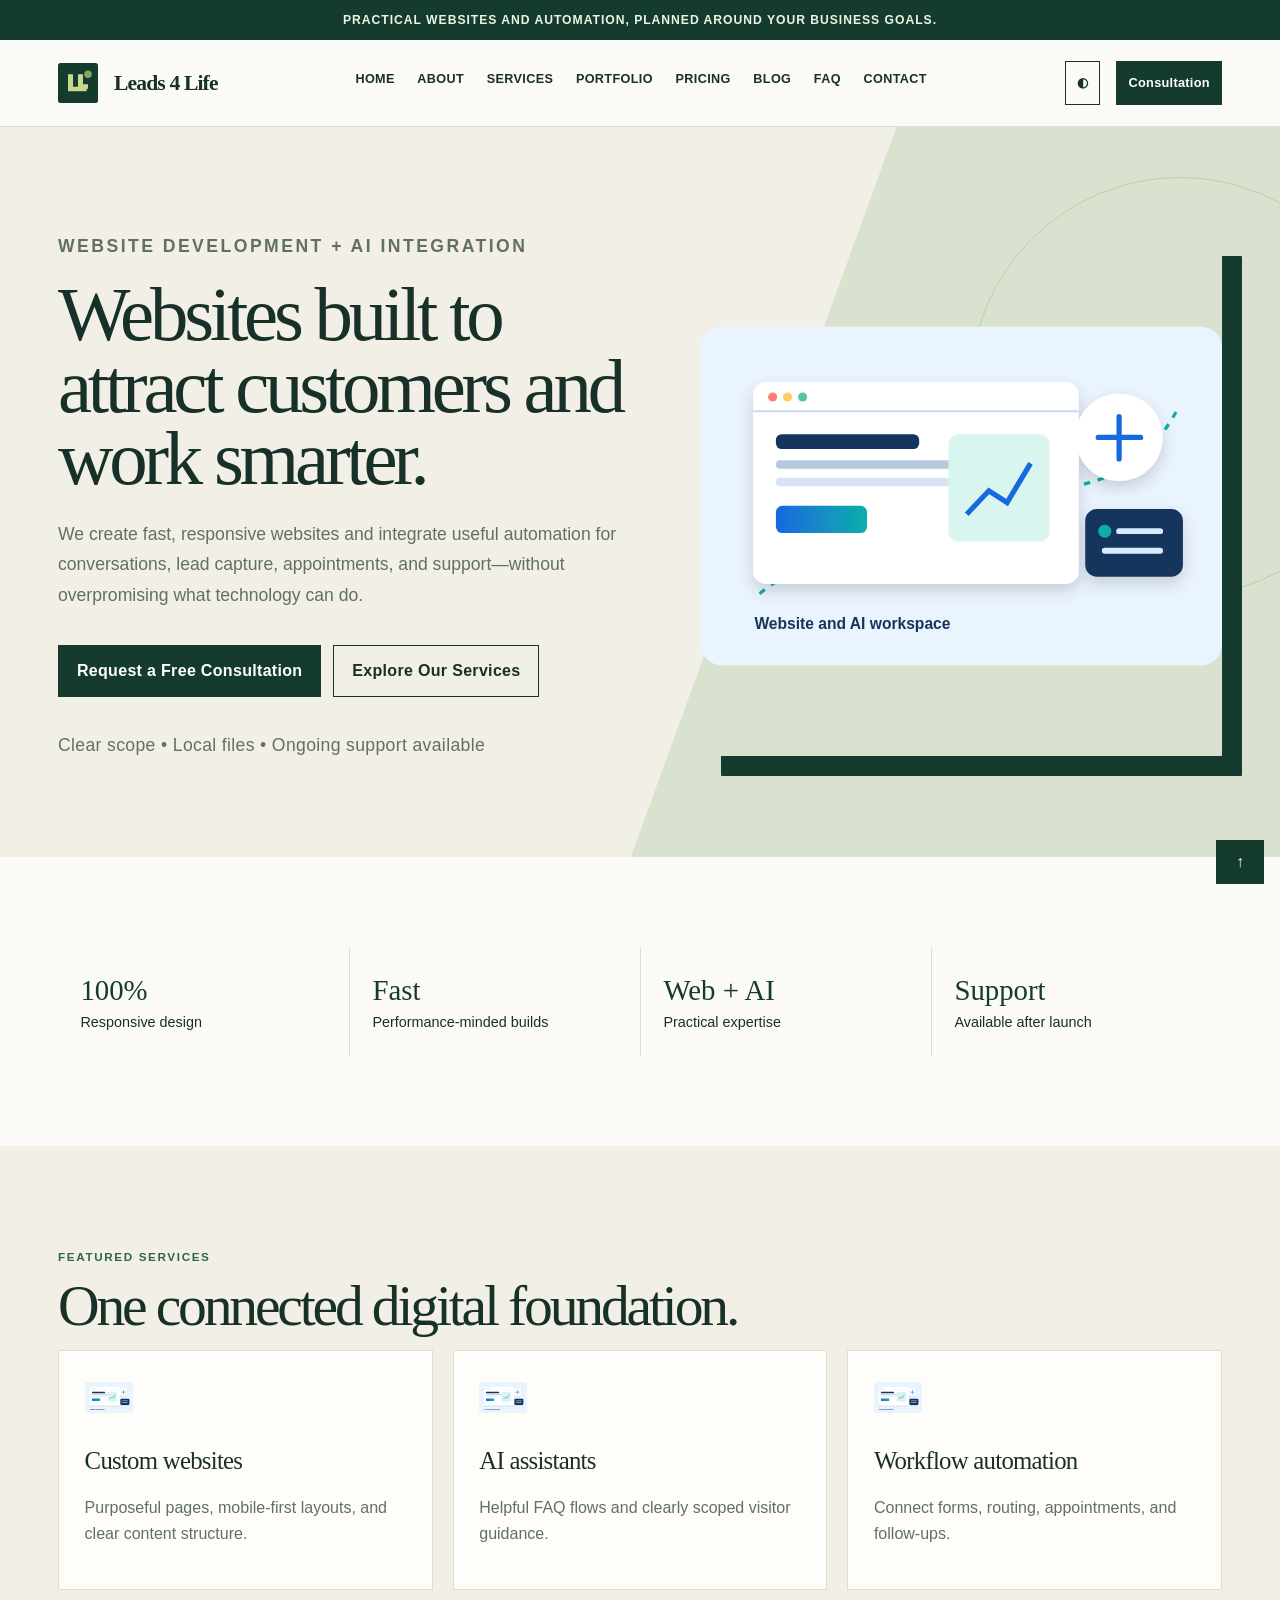
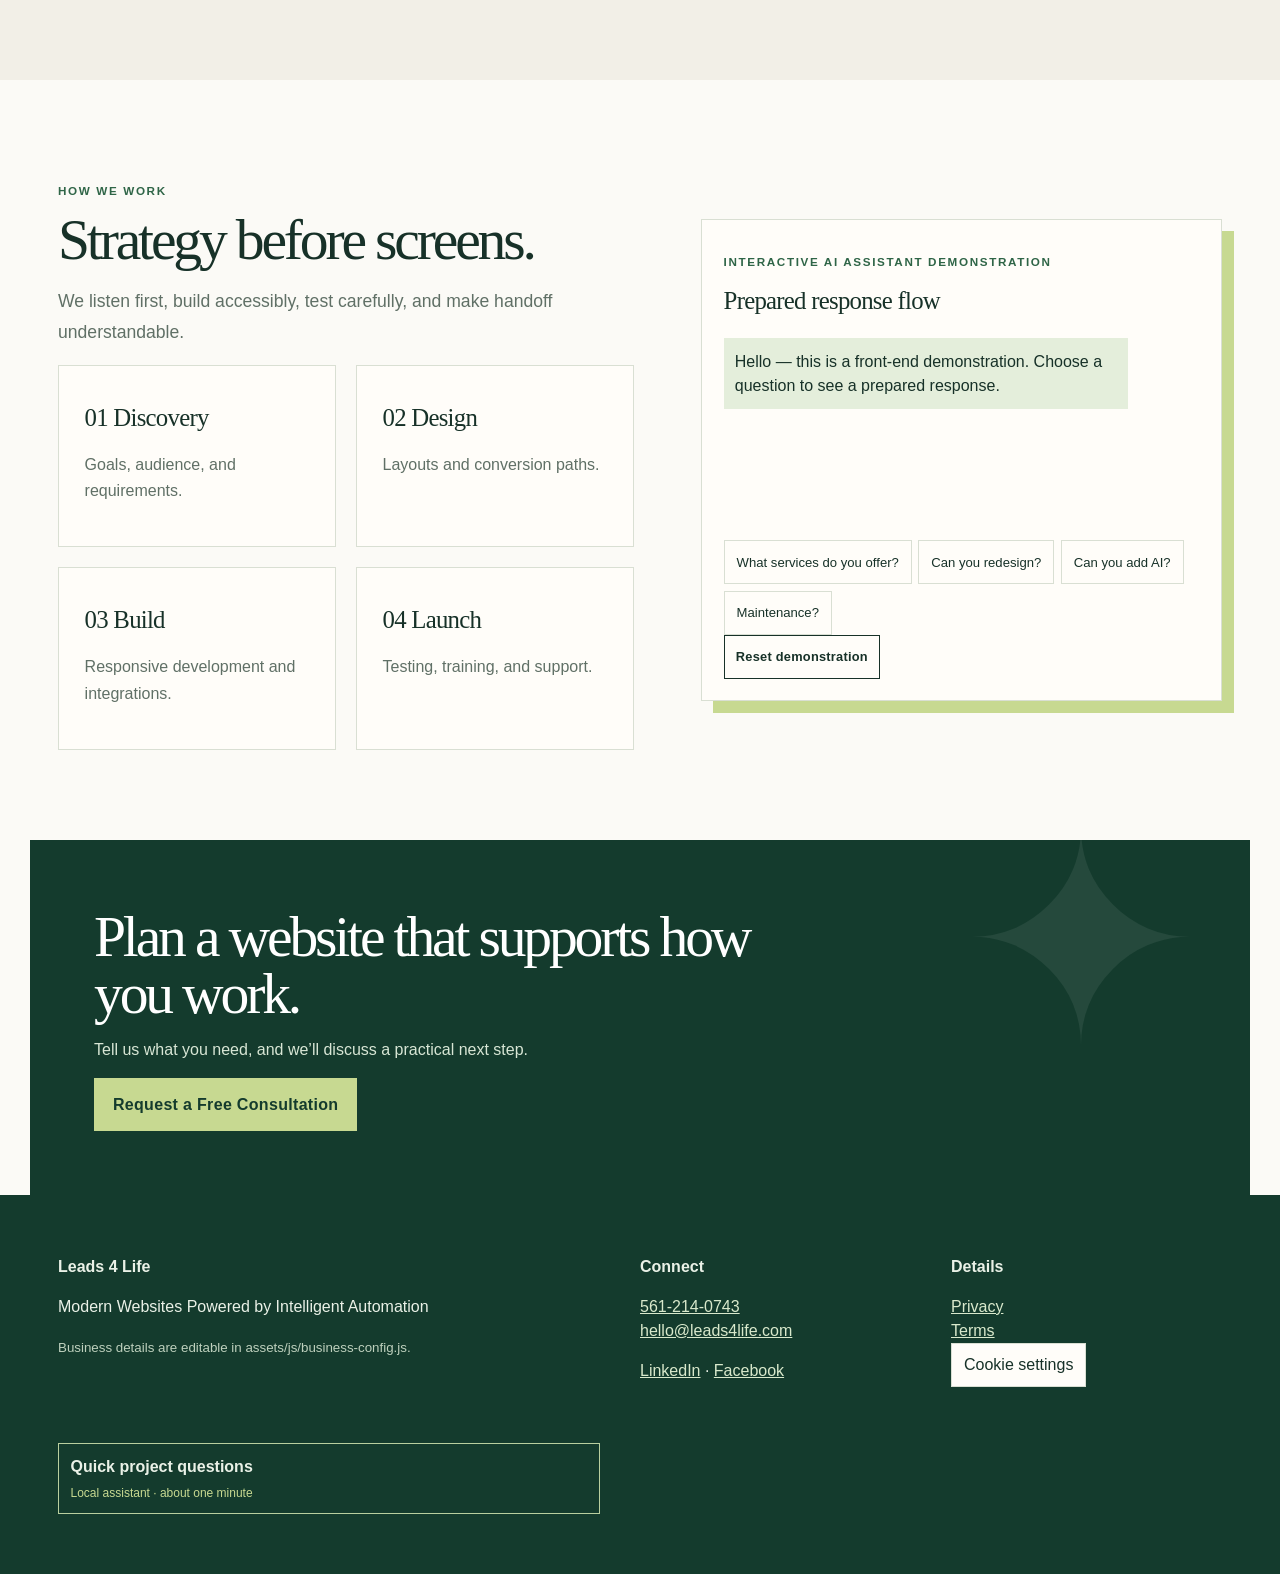
==== commit db4b8e4d: "Add local footer lead questionnaire" ====
--- a/index.html
+++ b/index.html
@@ -1,3 +1,3 @@
 <!doctype html><html lang="en"><head><meta charset="utf-8"><meta name="viewport" content="width=device-width,initial-scale=1"><meta name="description" content="Website development and practical AI integration for modern businesses."><meta name="theme-color" content="#071b36"><link rel="canonical" href="https://www.leads4life.com/index.html"><meta property="og:title" content="Web Development & AI Integration | Leads 4 Life"><meta property="og:description" content="Website development and practical AI integration for modern businesses."><meta property="og:image" content="assets/svg/hero-web-ai.svg"><link rel="icon" href="assets/svg/favicon.svg"><link rel="manifest" href="site.webmanifest"><link rel="stylesheet" href="assets/css/tailwind.css"><link rel="stylesheet" href="assets/css/custom.css"><title>Web Development & AI Integration | Leads 4 Life</title></head><body><a class="skip" href="#main">Skip to content</a><div class="announcement">Practical websites and automation, planned around your business goals.</div><header class="header"><div class="shell nav flex items-center justify-between"><a class="brand flex items-center gap-4" href="index.html"><img src="assets/svg/logo.svg" width="35" height="35" alt="Leads 4 Life logo"><span data-business="name">Leads 4 Life</span></a><nav class="links" aria-label="Primary navigation"><a href="index.html">Home</a><a href="about.html">About</a><a href="services.html">Services</a><a href="portfolio.html">Portfolio</a><a href="pricing.html">Pricing</a><a href="blog.html">Blog</a><a href="faq.html">FAQ</a><a href="contact.html">Contact</a></nav><div class="flex gap-4 items-center"><button class="button small secondary" data-theme aria-label="Toggle color theme">◐</button><a class="button small header-cta" href="contact.html">Consultation</a><button class="menu-btn" data-menu-open aria-expanded="false" aria-controls="mobile-menu">☰</button></div></div><nav id="mobile-menu" class="mobile-menu" aria-label="Mobile navigation"><button class="button secondary" data-menu-close>Close menu</button><a href="index.html">Home</a><a href="about.html">About</a><a href="services.html">Services</a><a href="portfolio.html">Portfolio</a><a href="pricing.html">Pricing</a><a href="blog.html">Blog</a><a href="faq.html">FAQ</a><a href="contact.html">Contact</a><a class="button" href="contact.html">Request a Free Consultation</a></nav></header><main id="main">
 <section class="hero"><div class="shell hero-grid"><div><p class="eyebrow">Website Development + AI Integration</p><h1>Websites built to attract customers and work smarter.</h1><p>We create fast, responsive websites and integrate useful automation for conversations, lead capture, appointments, and support—without overpromising what technology can do.</p><div class="actions"><a class="button" href="contact.html">Request a Free Consultation</a><a class="button secondary" href="services.html">Explore Our Services</a></div><p class="trust">Clear scope • Local files • Ongoing support available</p></div><img src="assets/svg/hero-web-ai.svg" width="800" height="520" alt="Website dashboard connected to AI tools"></div></section><section class="section"><div class="shell"><div class="stats"><div class="stat"><strong>100%</strong>Responsive design</div><div class="stat"><strong>Fast</strong>Performance-minded builds</div><div class="stat"><strong>Web + AI</strong>Practical expertise</div><div class="stat"><strong>Support</strong>Available after launch</div></div></div></section><section class="section alt"><div class="shell"><p class="eyebrow">Featured services</p><h2>One connected digital foundation.</h2><div class="cards"><article class="card"><img class="icon" src="assets/svg/website-development.svg" width="45" height="45" alt=""><h3>Custom websites</h3><p>Purposeful pages, mobile-first layouts, and clear content structure.</p></article><article class="card"><img class="icon" src="assets/svg/ai-chatbot.svg" width="45" height="45" alt=""><h3>AI assistants</h3><p>Helpful FAQ flows and clearly scoped visitor guidance.</p></article><article class="card"><img class="icon" src="assets/svg/workflow-automation.svg" width="45" height="45" alt=""><h3>Workflow automation</h3><p>Connect forms, routing, appointments, and follow-ups.</p></article></div></div></section><section class="section"><div class="shell split"><div><p class="eyebrow">How we work</p><h2>Strategy before screens.</h2><p class="lead">We listen first, build accessibly, test carefully, and make handoff understandable.</p><div class="cards two"><div class="card"><h3>01 Discovery</h3><p>Goals, audience, and requirements.</p></div><div class="card"><h3>02 Design</h3><p>Layouts and conversion paths.</p></div><div class="card"><h3>03 Build</h3><p>Responsive development and integrations.</p></div><div class="card"><h3>04 Launch</h3><p>Testing, training, and support.</p></div></div></div><div class="chat"><p class="eyebrow">Interactive AI Assistant Demonstration</p><h3>Prepared response flow</h3><div class="messages"><p class="bubble">Hello — this is a front-end demonstration. Choose a question to see a prepared response.</p></div><div class="quick"><button class="filter" data-ai-question="services">What services do you offer?</button><button class="filter" data-ai-question="redesign">Can you redesign?</button><button class="filter" data-ai-question="chatbot">Can you add AI?</button><button class="filter" data-ai-question="maintenance">Maintenance?</button></div><button class="button small secondary" data-ai-reset>Reset demonstration</button></div></div></section><section class="shell cta"><h2>Plan a website that supports how you work.</h2><p>Tell us what you need, and we’ll discuss a practical next step.</p><a class="button" href="contact.html">Request a Free Consultation</a></section>
-</main><footer class="footer"><div class="shell footer-grid"><div><strong data-business="name">Leads 4 Life</strong><p>Modern Websites Powered by Intelligent Automation</p><small>Business details are editable in assets/js/business-config.js.</small></div><div><strong>Connect</strong><p><a data-business="phone" href="tel:561-214-0743">561-214-0743</a><br><a data-business="email" href="mailto:hello@leads4life.com">hello@leads4life.com</a></p><a href="#" aria-label="LinkedIn placeholder">LinkedIn</a> · <a href="#" aria-label="Facebook placeholder">Facebook</a></div><div><strong>Details</strong><p><a href="privacy.html">Privacy</a><br><a href="terms.html">Terms</a><br><button class="filter" data-cookie-open>Cookie settings</button></p></div></div></footer><button class="back-top" aria-label="Back to top">↑</button><aside class="cookie hidden" aria-label="Cookie preferences"><strong>Cookie preferences</strong><p>This site stores necessary display preferences locally. Optional analytics are not loaded by default.</p><button class="button small" data-cookie="necessary">Save necessary only</button> <button class="button small secondary" data-cookie="analytics">Allow optional analytics</button></aside><script src="assets/js/business-config.js"></script><script src="assets/js/main.js" defer></script></body></html>
+</main><footer class="footer"><div class="shell footer-grid"><div><strong data-business="name">Leads 4 Life</strong><p>Modern Websites Powered by Intelligent Automation</p><small>Business details are editable in assets/js/business-config.js.</small></div><div><strong>Connect</strong><p><a data-business="phone" href="tel:561-214-0743">561-214-0743</a><br><a data-business="email" href="mailto:hello@leads4life.com">hello@leads4life.com</a></p><a href="#" aria-label="LinkedIn placeholder">LinkedIn</a> · <a href="#" aria-label="Facebook placeholder">Facebook</a></div><div><strong>Details</strong><p><a href="privacy.html">Privacy</a><br><a href="terms.html">Terms</a><br><button class="filter" data-cookie-open>Cookie settings</button></p></div><div class="footer-chat" data-local-chat><button class="local-chat-launch" type="button" data-chat-launch aria-expanded="false" aria-controls="local-chat-panel">Quick project questions <span>Local assistant · about one minute</span></button><section id="local-chat-panel" class="local-chat-panel" data-chat-panel hidden aria-label="Local project questionnaire"><div class="local-chat-top"><div><strong>Let’s start simply</strong><small>Private, local questionnaire</small></div><button class="local-chat-close" type="button" data-chat-close aria-label="Close questionnaire">×</button></div><div data-chat-body></div></section></div></div></footer><button class="back-top" aria-label="Back to top">↑</button><aside class="cookie hidden" aria-label="Cookie preferences"><strong>Cookie preferences</strong><p>This site stores necessary display preferences locally. Optional analytics are not loaded by default.</p><button class="button small" data-cookie="necessary">Save necessary only</button> <button class="button small secondary" data-cookie="analytics">Allow optional analytics</button></aside><script src="assets/js/business-config.js"></script><script src="assets/js/main.js" defer></script><script src="assets/js/local-chatbot.js" defer></script></body></html>
